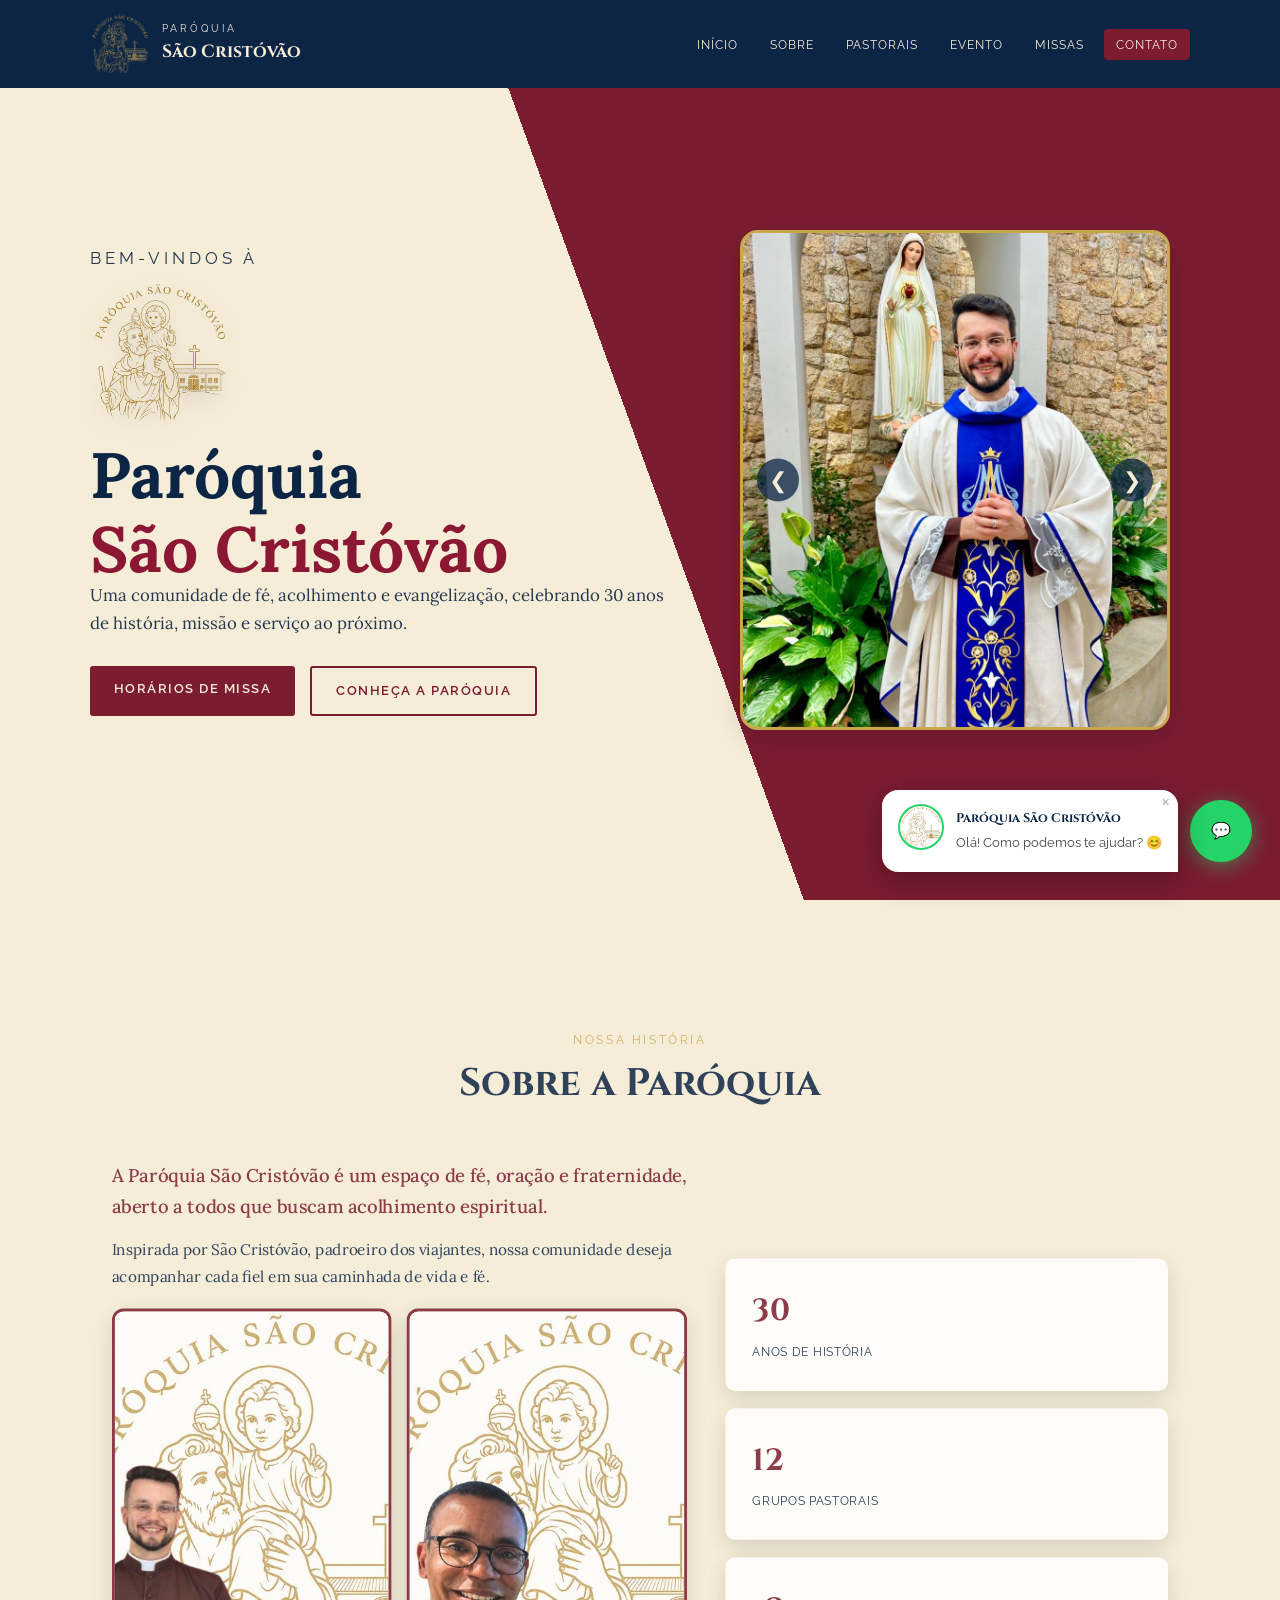
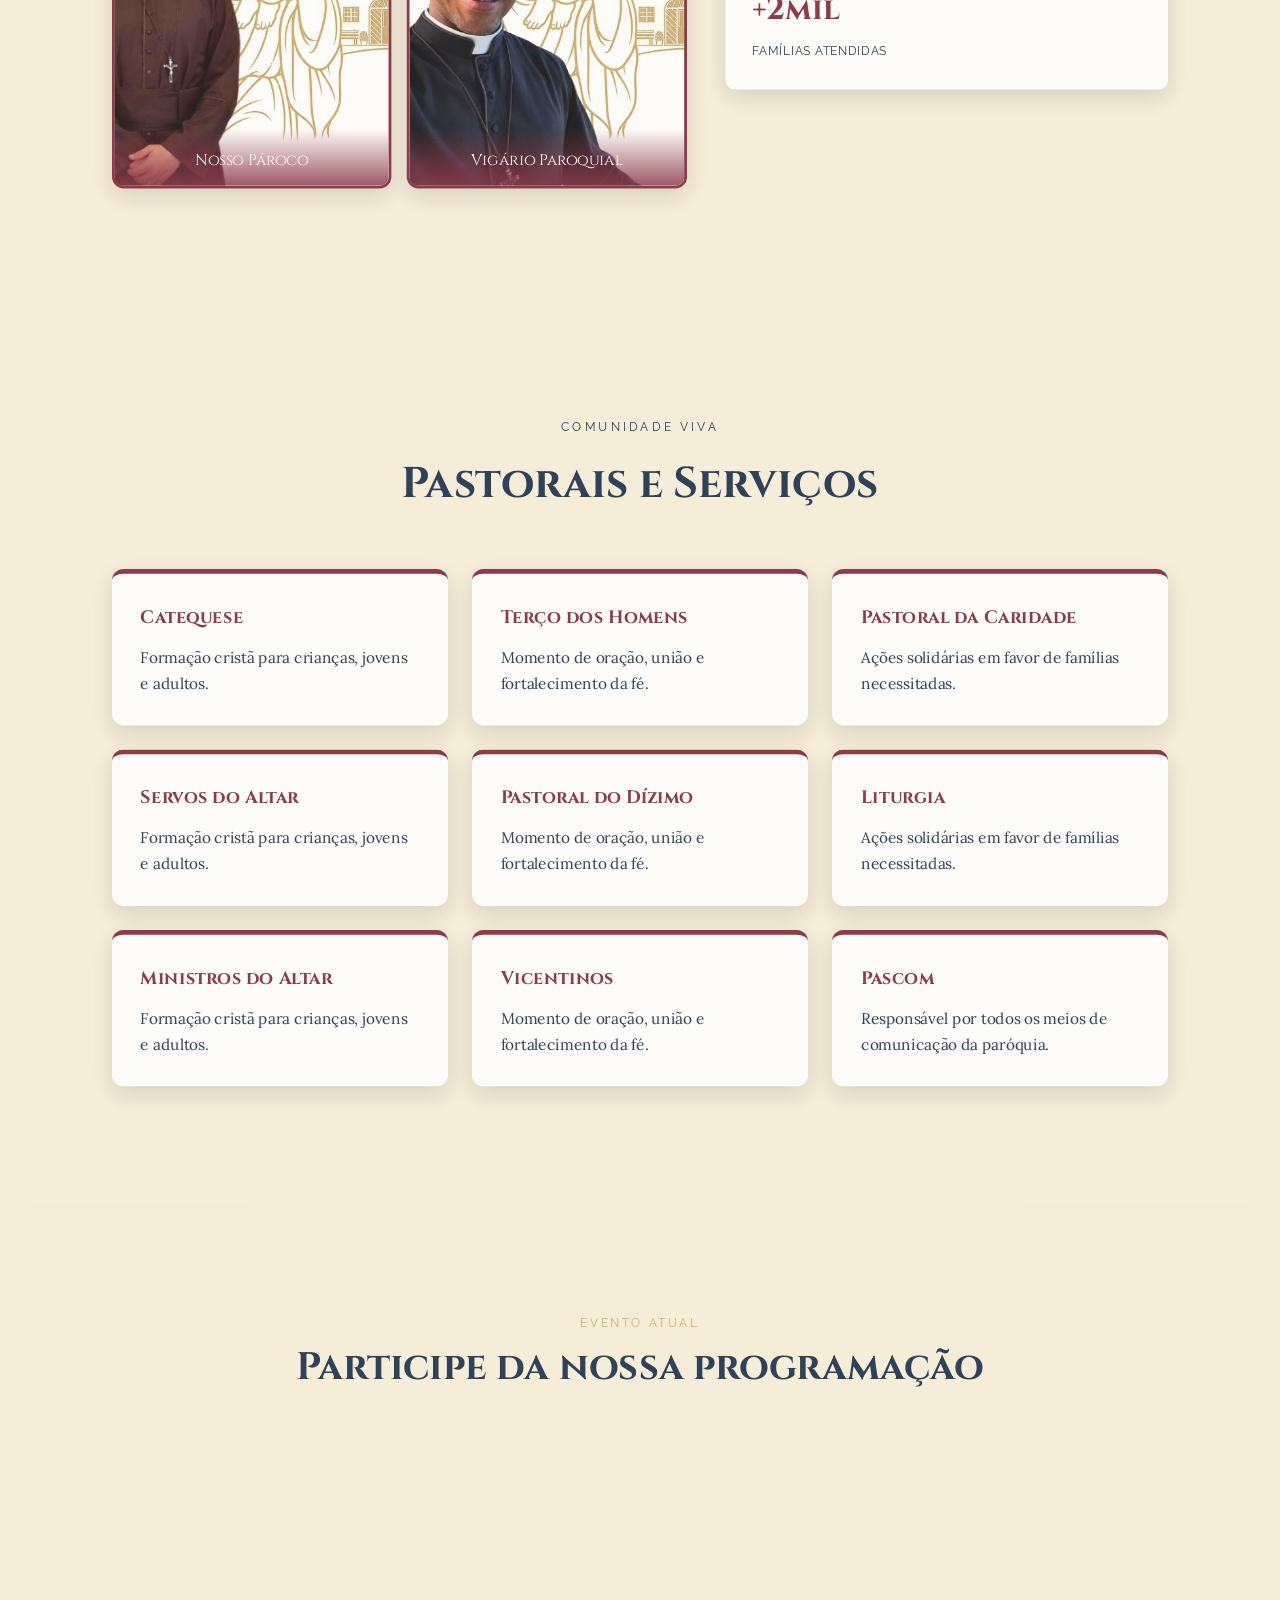
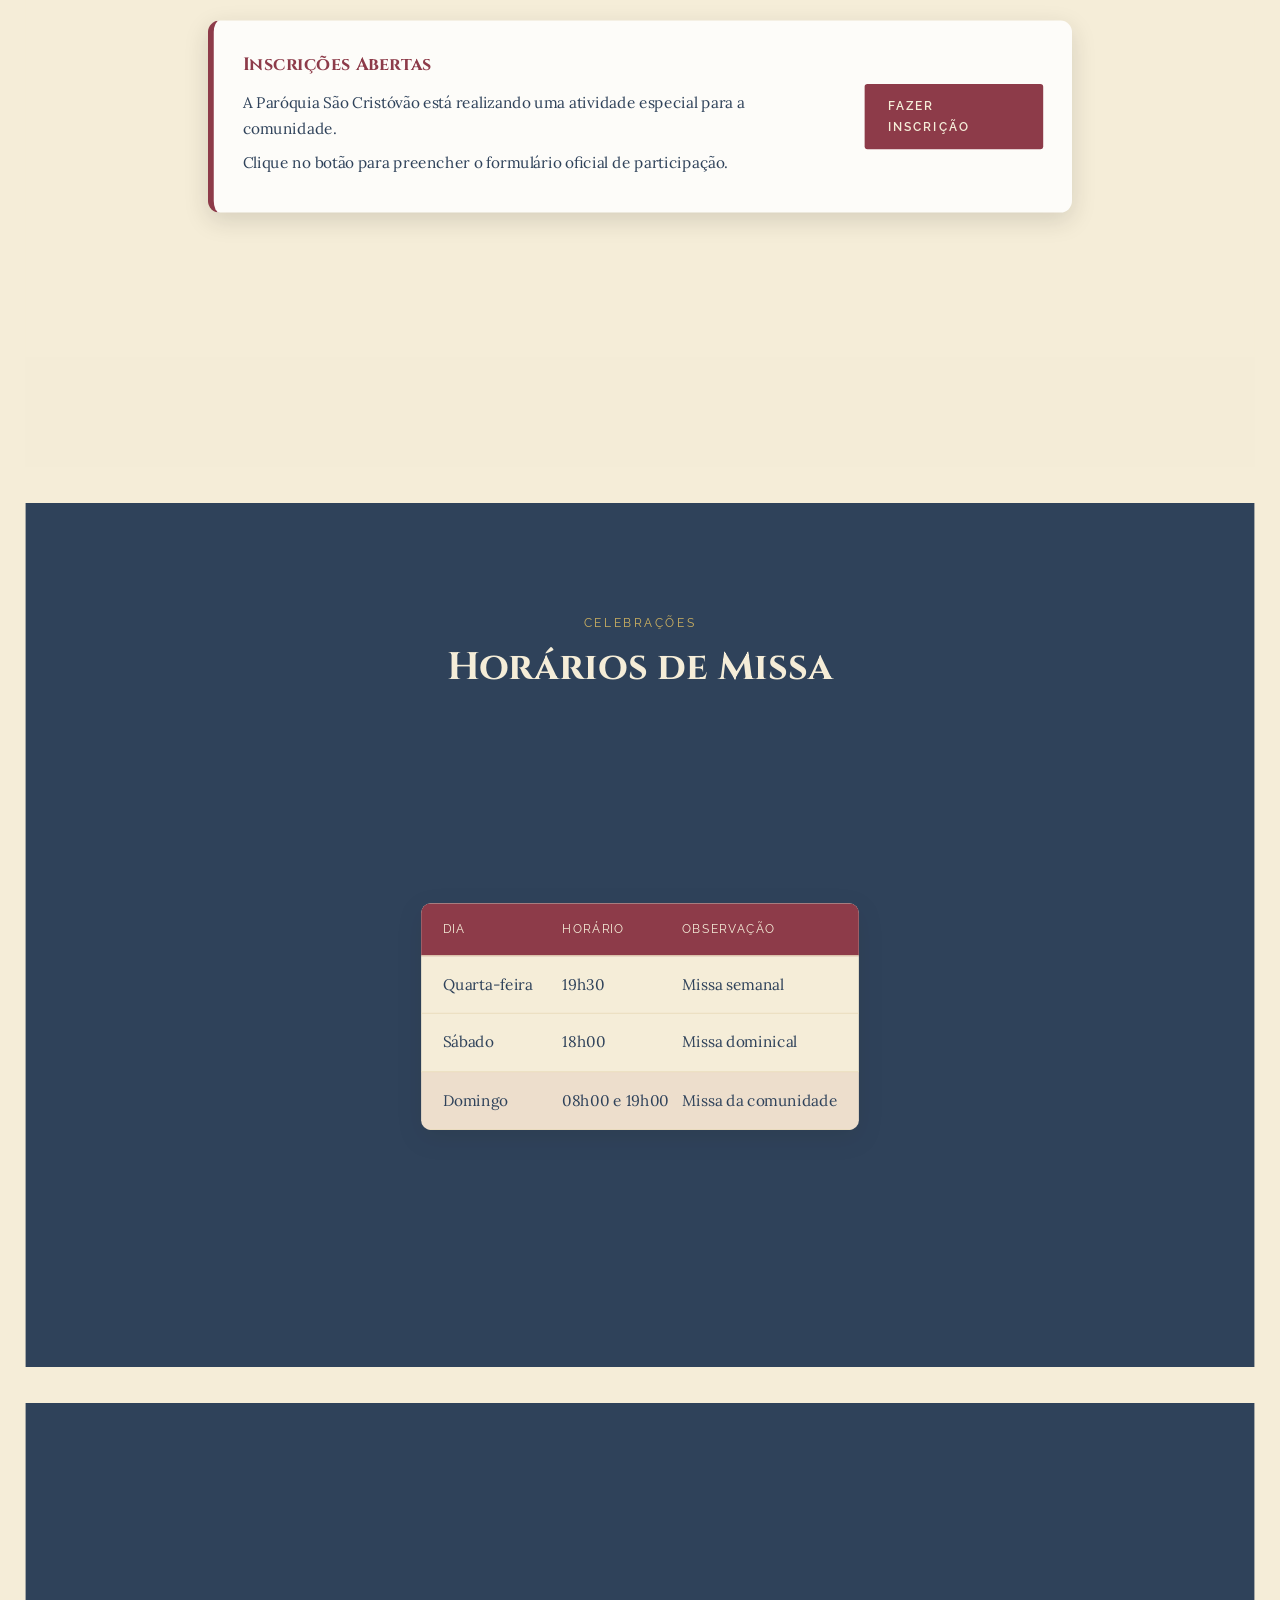
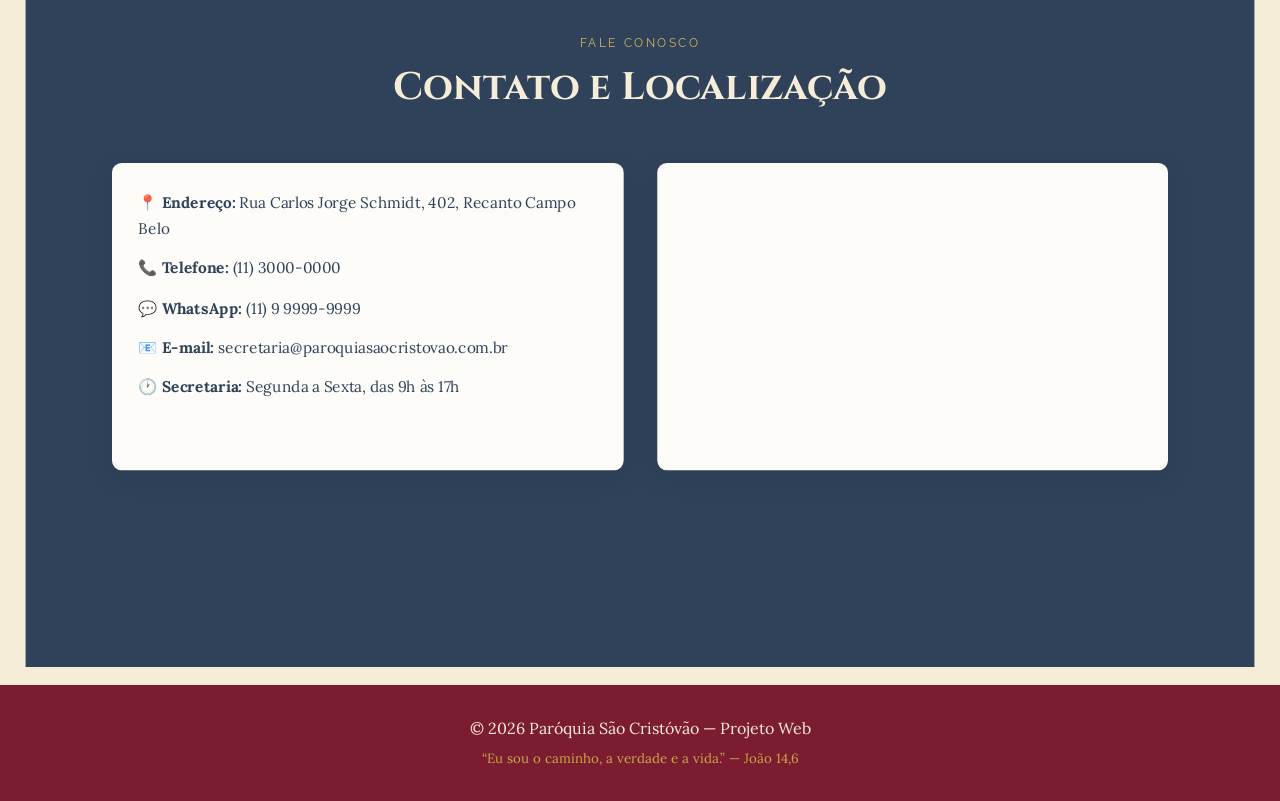
==== Projeto Web - Paróquia/Projeto Web - Paróquia/index.html @ bafee17a "Add files via upload" ====
<!DOCTYPE html>
<html lang="pt-BR">
<head>
  <meta charset="UTF-8">
  <meta name="viewport" content="width=device-width, initial-scale=1.0">

  <title>Paróquia São Cristóvão</title>

  <link rel="icon" type="image/png" href="imagens/logo.png">
  <link rel="stylesheet" href="style.css">

  <link rel="preconnect" href="https://fonts.googleapis.com">
  <link rel="preconnect" href="https://fonts.gstatic.com" crossorigin>
  <link href="https://fonts.googleapis.com/css2?family=Cinzel:wght@600;700&family=Lora:wght@400;500&family=Raleway:wght@400;600&display=swap" rel="stylesheet">
</head>
<body>

  <nav class="navbar" id="navbar">
    <div class="logo">
      <img src="imagens/logo.png" alt="Logo da Paróquia São Cristóvão">
      <div>
        <small>Paróquia</small>
        <strong>São Cristóvão</strong>
      </div>
    </div>

    <ul class="nav-links" id="navLinks">
      <li><a href="#inicio" class="nav-link">Início</a></li>
      <li><a href="#sobre" class="nav-link">Sobre</a></li>
      <li><a href="#pastorais" class="nav-link">Pastorais</a></li>
      <li><a href="#evento" class="nav-link">Evento</a></li>
      <li><a href="#missas" class="nav-link">Missas</a></li>
      <li><a href="#contato" class="nav-link contato-btn">Contato</a></li>
    </ul>

    <button class="hamburger" id="hamburger" aria-label="Abrir menu">
      <span></span>
      <span></span>
      <span></span>
    </button>
  </nav>

  <section class="hero snap-section" id="inicio">
    <div class="hero-content">
      <p class="hero-tag">Bem-vindos à</p>

      <img src="imagens/logo.png" alt="Logo da Paróquia São Cristóvão" class="hero-logo">

      <h1>
        <span class="linha1">Paróquia</span>
        <span class="linha2">São Cristóvão</span>
      </h1>

      <p>
        Uma comunidade de fé, acolhimento e evangelização, celebrando 30 anos
        de história, missão e serviço ao próximo.
      </p>

      <div class="hero-buttons">
        <a href="#missas" class="btn primary">Horários de Missa</a>
        <a href="#sobre" class="btn secondary">Conheça a Paróquia</a>
      </div>
    </div>

    <div class="hero-media">
      <div class="carousel">
        <div class="slide active">
          <img src="imagens/Padre_São Cristóvão.JPG" alt="Padre da Paróquia São Cristóvão">
        </div>

        <div class="slide">
          <img src="imagens/comunhao.jpeg" alt="Procissão da comunidade">
        </div>

        <div class="slide">
          <img src="imagens/nossasenhoradefatima.jpeg" alt="Nossa Senhora de Fátima">
        </div>

        <div class="slide">
          <img src="imagens/santamissa.jpg" alt="Santa Missa de Posse">
        </div>

        <div class="slide">
          <img src="imagens/vigario.jpg" alt="Padres da Paróquia São Cristóvão">
        </div>

        <button class="carousel-btn prev" id="prevBtn">❮</button>
        <button class="carousel-btn next" id="nextBtn">❯</button>
      </div>
    </div>
  </section>

  <section class="section snap-section" id="sobre">
    <div class="section-title">
      <span>Nossa História</span>
      <h2>Sobre a Paróquia</h2>
    </div>

    <div class="sobre-grid">
      <div class="sobre-texto">
        <p class="lead">
          A Paróquia São Cristóvão é um espaço de fé, oração e fraternidade,
          aberto a todos que buscam acolhimento espiritual.
        </p>

        <p>
          Inspirada por São Cristóvão, padroeiro dos viajantes, nossa comunidade
          deseja acompanhar cada fiel em sua caminhada de vida e fé.
        </p>

        <div class="historia-fotos">
          <div class="historia-card" onclick="abrirHistoria(1)">
            <img src="imagens/Paroco.jpeg" alt="Nosso Pároco">
            <div class="historia-overlay">
              <span>Nosso Pároco</span>
            </div>
          </div>

          <div class="historia-card" onclick="abrirHistoria(2)">
            <img src="imagens/Paroquial.jpeg" alt="Vigário Paroquial">
            <div class="historia-overlay">
              <span>Vigário Paroquial</span>
            </div>
          </div>
        </div>
      </div>

      <div class="stats">
        <div>
          <strong class="stat-number">30</strong>
          <span>Anos de história</span>
        </div>

        <div>
          <strong class="stat-number">12</strong>
          <span>Grupos pastorais</span>
        </div>

        <div>
          <strong class="stat-number">+2mil</strong>
          <span>Famílias atendidas</span>
        </div>
      </div>
    </div>

    <div class="historia-modal" id="historiaModal">
      <div class="historia-modal-box">
        <button class="historia-fechar" onclick="fecharHistoria()">✕</button>
        <h3 id="modalTitulo"></h3>
        <p id="modalTexto"></p>
      </div>
    </div>
  </section>

  <section class="section snap-section" id="pastorais">
    <div class="section-title">
      <span>Comunidade Viva</span>
      <h2>Pastorais e Serviços</h2>
    </div>

    <div class="cards">
      <div class="card">
        <h3>Catequese</h3>
        <p>Formação cristã para crianças, jovens e adultos.</p>
      </div>

      <div class="card">
        <h3>Terço dos Homens</h3>
        <p>Momento de oração, união e fortalecimento da fé.</p>
      </div>

      <div class="card">
        <h3>Pastoral da Caridade</h3>
        <p>Ações solidárias em favor de famílias necessitadas.</p>
      </div>

      <div class="card">
        <h3>Servos do Altar</h3>
        <p>Formação cristã para crianças, jovens e adultos.</p>
      </div>

      <div class="card">
        <h3>Pastoral do Dízimo</h3>
        <p>Momento de oração, união e fortalecimento da fé.</p>
      </div>

      <div class="card">
        <h3>Liturgia</h3>
        <p>Ações solidárias em favor de famílias necessitadas.</p>
      </div>

      <div class="card">
        <h3>Ministros do Altar</h3>
        <p>Formação cristã para crianças, jovens e adultos.</p>
      </div>

      <div class="card">
        <h3>Vicentinos</h3>
        <p>Momento de oração, união e fortalecimento da fé.</p>
      </div>

      <div class="card">
        <h3>Pascom</h3>
        <p>Responsável por todos os meios de comunicação da paróquia.</p>
      </div>
    </div>
  </section>

  <section class="section evento snap-section" id="evento">
    <div class="section-title">
      <span>Evento Atual</span>
      <h2>Participe da nossa programação</h2>
    </div>

    <div class="evento-box">
      <div class="evento-info">
        <h3>Inscrições Abertas</h3>

        <p>
          A Paróquia São Cristóvão está realizando uma atividade especial para
          a comunidade.
        </p>

        <p>
          Clique no botão para preencher o formulário oficial de participação.
        </p>
      </div>

      <a href="https://forms.gle/pxXa9bzEPuLMuSTw6" target="_blank" class="btn primary">
        Fazer Inscrição
      </a>
    </div>
  </section>

  <section class="section dark snap-section" id="missas">
    <div class="section-title light">
      <span>Celebrações</span>
      <h2>Horários de Missa</h2>
    </div>

    <div class="missa-box">
      <div class="missa-row header-row">
        <span>Dia</span>
        <span>Horário</span>
        <span>Observação</span>
      </div>

      <div class="missa-row">
        <span>Quarta-feira</span>
        <span>19h30</span>
        <span>Missa semanal</span>
      </div>

      <div class="missa-row">
        <span>Sábado</span>
        <span>18h00</span>
        <span>Missa dominical</span>
      </div>

      <div class="missa-row destaque">
        <span>Domingo</span>
        <span>08h00 e 19h00</span>
        <span>Missa da comunidade</span>
      </div>
    </div>
  </section>

  <section class="section dark snap-section" id="contato">
    <div class="section-title light">
      <span>Fale Conosco</span>
      <h2>Contato e Localização</h2>
    </div>

    <div class="contato-grid">
      <div class="contato-info">
        <p><strong>📍 Endereço:</strong> Rua Carlos Jorge Schmidt, 402, Recanto Campo Belo</p>
        <p><strong>📞 Telefone:</strong> (11) 3000-0000</p>
        <p><strong>💬 WhatsApp:</strong> (11) 9 9999-9999</p>
        <p><strong>📧 E-mail:</strong> secretaria@paroquiasaocristovao.com.br</p>
        <p><strong>🕐 Secretaria:</strong> Segunda a Sexta, das 9h às 17h</p>
      </div>

      <div class="mapa">
        <iframe
          src="https://www.google.com/maps?q=Rua%20Carlos%20Jorge%20Schmidt%2C%20402%2C%20Recanto%20Campo%20Belo&output=embed"
          width="100%"
          height="100%"
          style="border:0;"
          allowfullscreen
          loading="lazy">
        </iframe>
      </div>
    </div>
  </section>

  <div class="wpp-chat" id="wppChat">
    <div class="wpp-bubble" id="wppBubble">
      <div class="wpp-avatar">
        <img src="imagens/logo.png" alt="Paróquia">
      </div>

      <div class="wpp-text">
        <strong>Paróquia São Cristóvão</strong>
        <p>Olá! Como podemos te ajudar? 😊</p>
      </div>

      <button class="wpp-close" id="wppClose">✕</button>
    </div>

    <a 
      class="wpp-btn" 
      href="https://wa.me/551159798559?text=Olá!%20Gostaria%20de%20mais%20informações%20sobre%20a%20Paróquia%20São%20Cristóvão." 
      target="_blank"
      id="wppBtn">
      💬
    </a>
  </div>

  <footer>
    <p>© 2026 Paróquia São Cristóvão — Projeto Web</p>
    <small>“Eu sou o caminho, a verdade e a vida.” — João 14,6</small>
  </footer>

  <script src="script.js"></script>
</body>
</html>
---- Projeto Web - Paróquia/Projeto Web - Paróquia/style.css ----
:root {
  --creme: #f5edd8;
  --creme-escuro: #e8d9b8;
  --vinho: #7b1c31;
  --vinho-claro: #9e2641;
  --azul: #0d2545;
  --azul-medio: #163860;
  --dourado: #c9a84c;
  --branco: #ffffff;
  --sombra: 0 8px 25px rgba(0, 0, 0, 0.15);
}

* {
  margin: 0;
  padding: 0;
  box-sizing: border-box;
}

html {
  scroll-behavior: smooth;
}

body {
  font-family: "Lora", serif;
  background: var(--creme);
  color: var(--azul);
  line-height: 1.7;
}

a {
  text-decoration: none;
  color: inherit;
}

/* NAVBAR */
.navbar {
  position: fixed;
  top: 0;
  width: 100%;
  z-index: 999;
  padding: 14px 7%;
  display: flex;
  justify-content: space-between;
  align-items: center;
  background: var(--azul);
  transition: 0.3s;
}

.navbar.scrolled {
  padding: 10px 7%;
  box-shadow: var(--sombra);
}

.logo {
  display: flex;
  align-items: center;
  gap: 12px;
  color: var(--creme);
}

.logo img {
  width: 60px;
  height: 60px;
  object-fit: contain;
}

.logo small {
  display: block;
  font-family: "Raleway", sans-serif;
  text-transform: uppercase;
  letter-spacing: 3px;
  font-size: 0.65rem;
}

.logo strong {
  font-family: "Cinzel", serif;
  font-size: 1.1rem;
}

.nav-links {
  display: flex;
  gap: 8px;
  list-style: none;
}

.nav-link {
  color: var(--creme);
  font-family: "Raleway", sans-serif;
  text-transform: uppercase;
  font-size: 0.78rem;
  letter-spacing: 1px;
  padding: 8px 12px;
  border-radius: 4px;
  transition: 0.3s;
}

.nav-link:hover,
.active-link {
  color: var(--dourado);
}

.contato-btn {
  background: var(--vinho);
}

.contato-btn:hover {
  background: var(--vinho-claro);
  color: var(--branco);
}

.hamburger {
  display: none;
  flex-direction: column;
  gap: 5px;
  background: none;
  border: none;
  cursor: pointer;
}

.hamburger span {
  width: 26px;
  height: 2px;
  background: var(--creme);
  transition: 0.3s;
}

.hamburger.active span:nth-child(1) {
  transform: translateY(7px) rotate(45deg);
}

.hamburger.active span:nth-child(2) {
  opacity: 0;
}

.hamburger.active span:nth-child(3) {
  transform: translateY(-7px) rotate(-45deg);
}

/* HERO */
.hero {
  min-height: 105vh;
  background: linear-gradient(
  -110deg,
  var(--vinho) 0%,
  var(--vinho) 50%,
  var(--creme) 50%,
  var(--creme) 100%
);
  color: var(--azul);
  display: grid;
  grid-template-columns: 1fr 470px;
  align-items: center;
  gap: 50px;
  padding: 130px 7% 70px;
}

.hero-content {
  max-width: 720px;
}

.hero-tag {
  color: var(--vinho);
  font-family: "Raleway", sans-serif;
  text-transform: uppercase;
  letter-spacing: 4px;
  font-size: 0.85rem;
}

.hero-logo{
  width: 140px;
  height: auto;
  display: block;
  margin: 10px 0 20px 0;
  filter: drop-shadow(0 6px 12px rgba(0,0,0,0.18));
  transition: 0.3s;
}

.hero-logo:hover{
  transform: scale(1.05);
}

.linha1{
    display:block;
    color:#0d2545;
    font-size: clamp(3rem, 5vw, 6.2rem);
    line-height: 1;
}

.linha2{
    display:block;
    color:#8b1732;
    font-size: clamp(3rem, 5vw, 6.2rem);
    line-height: 1;
    margin-top: 10px;
}

.hero p {
  max-width: 620px;
  color: #26384f;
  font-size: 1.05rem;
}

.hero-buttons {
  display: flex;
  gap: 15px;
  margin-top: 28px;
  flex-wrap: wrap;
}

.btn {
  font-family: "Raleway", sans-serif;
  text-transform: uppercase;
  font-size: 0.8rem;
  letter-spacing: 1.5px;
  padding: 12px 24px;
  border-radius: 3px;
  transition: 0.3s;
  font-weight: 600;
  display: inline-block;
}

.primary {
  background: var(--vinho);
  color: var(--creme);
}

.primary:hover {
  background: var(--vinho-claro);
  transform: translateY(-3px);
}

.secondary {
  border: 2px solid var(--vinho);
  color: var(--vinho);
}

.secondary:hover {
  background: var(--vinho);
  color: var(--creme);
}

.hero-media {
  display: flex;
  justify-content: center;
}

.carousel {
  width: 430px;
  height: 500px;
  position: relative;
  border-radius: 18px;
  overflow: hidden;
  box-shadow: var(--sombra);
  border: 3px solid var(--dourado);
  background: var(--creme);
}

.slide {
  display: none;
  width: 100%;
  height: 100%;
}

.slide.active {
  display: block;
}

.slide img {
  width: 100%;
  height: 100%;
  object-fit: cover;
}

.carousel-btn {
  position: absolute;
  top: 50%;
  transform: translateY(-50%);
  z-index: 5;
  border: none;
  background: rgba(13, 37, 69, 0.75);
  color: var(--creme);
  font-size: 1.4rem;
  padding: 8px 12px;
  border-radius: 50%  ;
  cursor: pointer;
}

.carousel-btn:hover {
  background: var(--vinho);
}

.prev {
  left: 14px;
}

.next {
  right: 14px;
}

/* SEÇÕES */
.section {
  padding: 80px 7%;
}

.section-title {
  text-align: center;
  margin-bottom: 45px;
}

.section-title span {
  color: var(--dourado);
  font-family: "Raleway", sans-serif;
  text-transform: uppercase;
  letter-spacing: 3px;
  font-size: 0.75rem;
}

.section-title h2 {
  font-family: "Cinzel", serif;
  font-size: 2.5rem;
  color: var(--azul);
}

.section-title.light h2 {
  color: var(--creme);
}

.dark {
  background: var(--azul);
  color: var(--creme);
}

/* SOBRE */
.sobre-grid {
  display: grid;
  grid-template-columns: 1.3fr 1fr;
  gap: 40px;
  align-items: center;
}

.lead {
  color: var(--vinho);
  font-size: 1.2rem;
  font-weight: 500;
  margin-bottom: 15px;
}

.stats {
  display: grid;
  gap: 18px;
}

.stats div,
.card,
.contato-info {
  background: var(--branco);
  color: var(--azul);
  padding: 28px;
  border-radius: 10px;
  box-shadow: var(--sombra);
}

.stat-number {
  display: block;
  font-family: "Cinzel", serif;
  color: var(--vinho);
  font-size: 2rem;
}

.stats span {
  font-family: "Raleway", sans-serif;
  text-transform: uppercase;
  font-size: 0.75rem;
  letter-spacing: 1px;
}

/* EVENTO */
.evento {
  background: var(--creme);
}

.evento-box {
  max-width: 900px;
  margin: auto;
  background: var(--branco);
  color: var(--azul);
  padding: 30px;
  border-radius: 12px;
  box-shadow: var(--sombra);
  border-left: 6px solid var(--vinho);
  display: flex;
  align-items: center;
  justify-content: space-between;
  gap: 25px;
}

.evento-info h3 {
  color: var(--vinho);
  font-family: "Cinzel", serif;
  margin-bottom: 10px;
}

.evento-info p {
  margin-bottom: 8px;
}

/* MISSAS */
.missa-box {
  max-width: 900px;
  margin: auto;
  background: var(--creme);
  color: var(--azul);
  border-radius: 10px;
  overflow: hidden;
  box-shadow: var(--sombra);
}

.missa-row {
  display: grid;
  grid-template-columns: 1fr 1fr 1.3fr;
  padding: 16px 22px;
  border-bottom: 1px solid var(--creme-escuro);
  cursor: pointer;
}

.missa-row:hover,
.missa-row.destaque {
  background: rgba(123, 28, 49, 0.08);
}

.header-row {
  background: var(--vinho);
  color: var(--creme);
  font-family: "Raleway", sans-serif;
  text-transform: uppercase;
  font-size: 0.8rem;
  letter-spacing: 1px;
  cursor: default;
}

/* PASTORAIS */
#pastorais {
  min-height: 100vh;
  display: flex;
  flex-direction: column;
  justify-content: center;
}

#pastorais .section-title {
  text-align: center;
  margin-bottom: 50px;
}

#pastorais .section-title span {
  color: var(--azul);
  font-family: "Raleway", sans-serif;
  text-transform: uppercase;
  letter-spacing: 3px;
  font-size: 0.8rem;
}

#pastorais .section-title h2 {
  font-family: "Cinzel", serif;
  font-size: 2.8rem;
  color: var(--azul);
  margin-top: 10px;
}

#pastorais .cards {
  display: grid;
  grid-template-columns: repeat(3, 1fr);
  gap: 25px;
}

#pastorais .card {
  background: var(--branco);
  color: var(--azul);
  padding: 30px;
  border-radius: 12px;
  box-shadow: var(--sombra);
  border-top: 5px solid var(--vinho);
  transition: 0.3s;
}

#pastorais .card:hover {
  transform: translateY(-8px);
}

#pastorais .card h3 {
  color: var(--vinho);
  font-family: "Cinzel", serif;
  margin-bottom: 12px;
}

#pastorais .card p {
  line-height: 1.7;
}

@media (max-width: 850px) {
  #pastorais .cards {
    grid-template-columns: 1fr;
  }

  #pastorais .section-title h2 {
    font-size: 2rem;
  }
}

/* CONTATO */
.contato-grid {
  display: grid;
  grid-template-columns: 1fr 1fr;
  gap: 35px;
}

.contato-info p {
  margin-bottom: 14px;
}

.whatsapp-btn {
  display: inline-block;
  margin-top: 12px;
  background: var(--vinho);
  color: var(--creme);
  padding: 12px 18px;
  border-radius: 6px;
  font-family: "Raleway", sans-serif;
  transition: 0.3s;
}

.whatsapp-btn:hover {
  background: #25d366;
  color: var(--branco);
}

.mapa {
  min-height: 320px;
  padding: 0;
  overflow: hidden;
  border-radius: 10px;
  box-shadow: var(--sombra);
  background: var(--branco);
}

.mapa iframe {
  width: 100%;
  height: 100%;
  display: block;
}

footer {
  background: var(--vinho);
  color: var(--creme);
  text-align: center;
  padding: 30px 20px;
}

footer small {
  color: var(--dourado);
  display: block;
  margin-top: 6px;
}

/* ANIMAÇÕES */
.reveal {
  opacity: 0;
  transform: translateY(25px);
  transition: 0.7s;
}

.reveal.visible {
  opacity: 1;
  transform: translateY(0);
}

/* RESPONSIVO */
@media (max-width: 850px) {
  .hamburger {
    display: flex;
  }

  .nav-links {
    position: fixed;
    top: 0;
    right: 0;
    width: 260px;
    height: 100vh;
    background: var(--azul);
    flex-direction: column;
    justify-content: center;
    padding: 35px;
    transform: translateX(100%);
    transition: 0.4s;
    box-shadow: -10px 0 30px rgba(0, 0, 0, 0.3);
  }

  .nav-links.open {
    transform: translateX(0);
  }

  .hero {
    grid-template-columns: 1fr;
    background: var(--creme);
    text-align: center;
  }

  .hero p {
    margin: auto;
  }

  .hero-buttons {
    justify-content: center;
  }

  .carousel {
    width: 100%;
    max-width: 430px;
    height: 460px;
  }

  .sobre-grid,
  .cards,
  .contato-grid,
  .video-grid {
    grid-template-columns: 1fr;
  }

  .evento-box {
    flex-direction: column;
    text-align: center;
  }

  .missa-row {
    grid-template-columns: 1fr;
    gap: 5px;
  }
}

@media (max-width: 500px) {
  .navbar {
    padding: 12px 5%;
  }
    

  .logo img {
    width: 45px;
    height: 45px;
  }

  .section {
    padding: 60px 5%;
  }

  .hero {
    padding-left: 5%;
    padding-right: 5%;
  }

  .hero h1 {
    font-size: 2.7rem;
  }

  .carousel {
    height: 390px;
  }

  .carousel-btn {
    font-size: 1.2rem;
  }
}
/* CHAT FLUTUANTE WHATSAPP */
.wpp-chat {
  position: fixed;
  bottom: 28px;
  right: 28px;
  z-index: 99999;           /* ← bem alto pra ficar na frente de tudo */
  display: flex;
  flex-direction: row;
  align-items: center;
  gap: 12px;
}

.wpp-bubble {
  display: flex;
  align-items: center;
  gap: 12px;
  background: #fff;
  border-radius: 16px 16px 0 16px;
  padding: 14px 16px;
  box-shadow: 0 8px 30px rgba(0,0,0,0.3);
  max-width: 300px;
  position: relative;
  animation: slideUpWpp 0.4s ease;
}

.wpp-bubble.hidden {
  display: none;
}

@keyframes slideUpWpp {
  from { opacity: 0; transform: translateY(15px); }
  to   { opacity: 1; transform: translateY(0); }
}

.wpp-avatar img {
  width: 46px;
  height: 46px;
  border-radius: 50%;
  object-fit: cover;
  border: 2px solid #25d366;
  flex-shrink: 0;
}

.wpp-text strong {
  display: block;
  font-family: "Cinzel", serif;
  font-size: 0.78rem;
  color: var(--azul);
  margin-bottom: 3px;
}

.wpp-text p {
  font-family: "Raleway", sans-serif;
  font-size: 0.82rem;
  color: #444;
  margin: 0;
}

.wpp-close {
  position: absolute;
  top: 6px;
  right: 8px;
  background: none;
  border: none;
  font-size: 0.7rem;
  color: #aaa;
  cursor: pointer;
}

.wpp-close:hover {
  color: var(--vinho);
}

.wpp-btn {
  width: 62px;               /* ← maior */
  height: 62px;
  background: #25d366;
  border-radius: 50%;
  display: flex;
  align-items: center;
  justify-content: center;
  box-shadow: 0 4px 20px rgba(37,211,102,0.5);
  transition: transform 0.3s;
  animation: pulseWpp 2.5s infinite;
  flex-shrink: 0;
}

.wpp-btn:hover {
  transform: scale(1.1);
}

@keyframes pulseWpp {
  0%   { box-shadow: 0 0 0 0 rgba(37,211,102,0.5); }
  70%  { box-shadow: 0 0 0 14px rgba(37,211,102,0); }
  100% { box-shadow: 0 0 0 0 rgba(37,211,102,0); }
}

@media (max-width: 500px) {
  .wpp-chat { bottom: 18px; right: 16px; }
  .wpp-btn { width: 54px; height: 54px; }
  .wpp-bubble { max-width: 180px; padding: 10px 12px; }
}

/* ROLAGEM DIRETA POR SEÇÕES COM ZOOM */

html {
  scroll-behavior: smooth;
}

.snap-section {
  min-height: 100vh;
  transform: scale(0.96);
  opacity: 0.85;
  transition: transform 0.55s ease, opacity 0.55s ease;
}

.snap-section.section-active {
  transform: scale(1);
  opacity: 1;
}

.section.snap-section {
  display: flex;
  flex-direction: column;
  justify-content: center;
  padding-top: 110px;
  padding-bottom: 80px;
}

.hero.snap-section {
  min-height: 100vh;
}

/* evita travamento no celular */
@media (max-width: 850px) {
  .historia-fotos {
  grid-template-columns: 1fr;
}

.historia-card {
  height: 350px;
}
  .hero-logo{
  width: 100px;
  margin: 0 auto 20px auto;
}

  .snap-section {
    transform: none;
    opacity: 1;
  }

  .section.snap-section {
    padding-top: 100px;
  }
}

/* FOTOS DA HISTÓRIA */

.historia-fotos {
  display: grid;
  grid-template-columns: 1fr 1fr;
  gap: 16px;
  margin-top: 20px;
}

.historia-card {
  position: relative;
  height: 500px;
  border-radius: 12px;
  overflow: hidden;
  cursor: pointer;
  border: 3px solid var(--vinho);
  box-shadow: var(--sombra);
  transition: 0.3s;
}

.historia-card:hover {
  transform: translateY(-5px);
}

.historia-card img {
  width: 100%;
  height: 100%;
  object-fit: cover;
}

.historia-overlay {
  position: absolute;
  bottom: 0;
  left: 0;
  right: 0;
  padding: 20px 12px 12px;
  text-align: center;
  color: white;
  font-family: "Cinzel", serif;

  background: linear-gradient(
    transparent,
    rgba(123, 28, 49, 0.85)
  );
}

/* MODAL */

.historia-modal {
  display: none;
  position: fixed;
  inset: 0;
  background: rgba(0,0,0,0.55);
  z-index: 99999;

  justify-content: center;
  align-items: center;
}

.historia-modal.aberto {
  display: flex;
}

.historia-modal-box {
  background: var(--creme);
  width: 90%;
  max-width: 500px;

  padding: 40px;
  border-radius: 14px;

  border-top: 5px solid var(--vinho);

  box-shadow: 0 20px 60px rgba(0,0,0,0.3);
}

.historia-modal-box h3 {
  color: var(--vinho);
  margin-bottom: 15px;
  font-family: "Cinzel", serif;
}

.historia-modal-box p {
  color: var(--azul);
  line-height: 1.8;
}

.historia-fechar {
  position: absolute;
  top: 14px;
  right: 16px;

  background: none;
  border: none;

  font-size: 1.2rem;
  cursor: pointer;
}
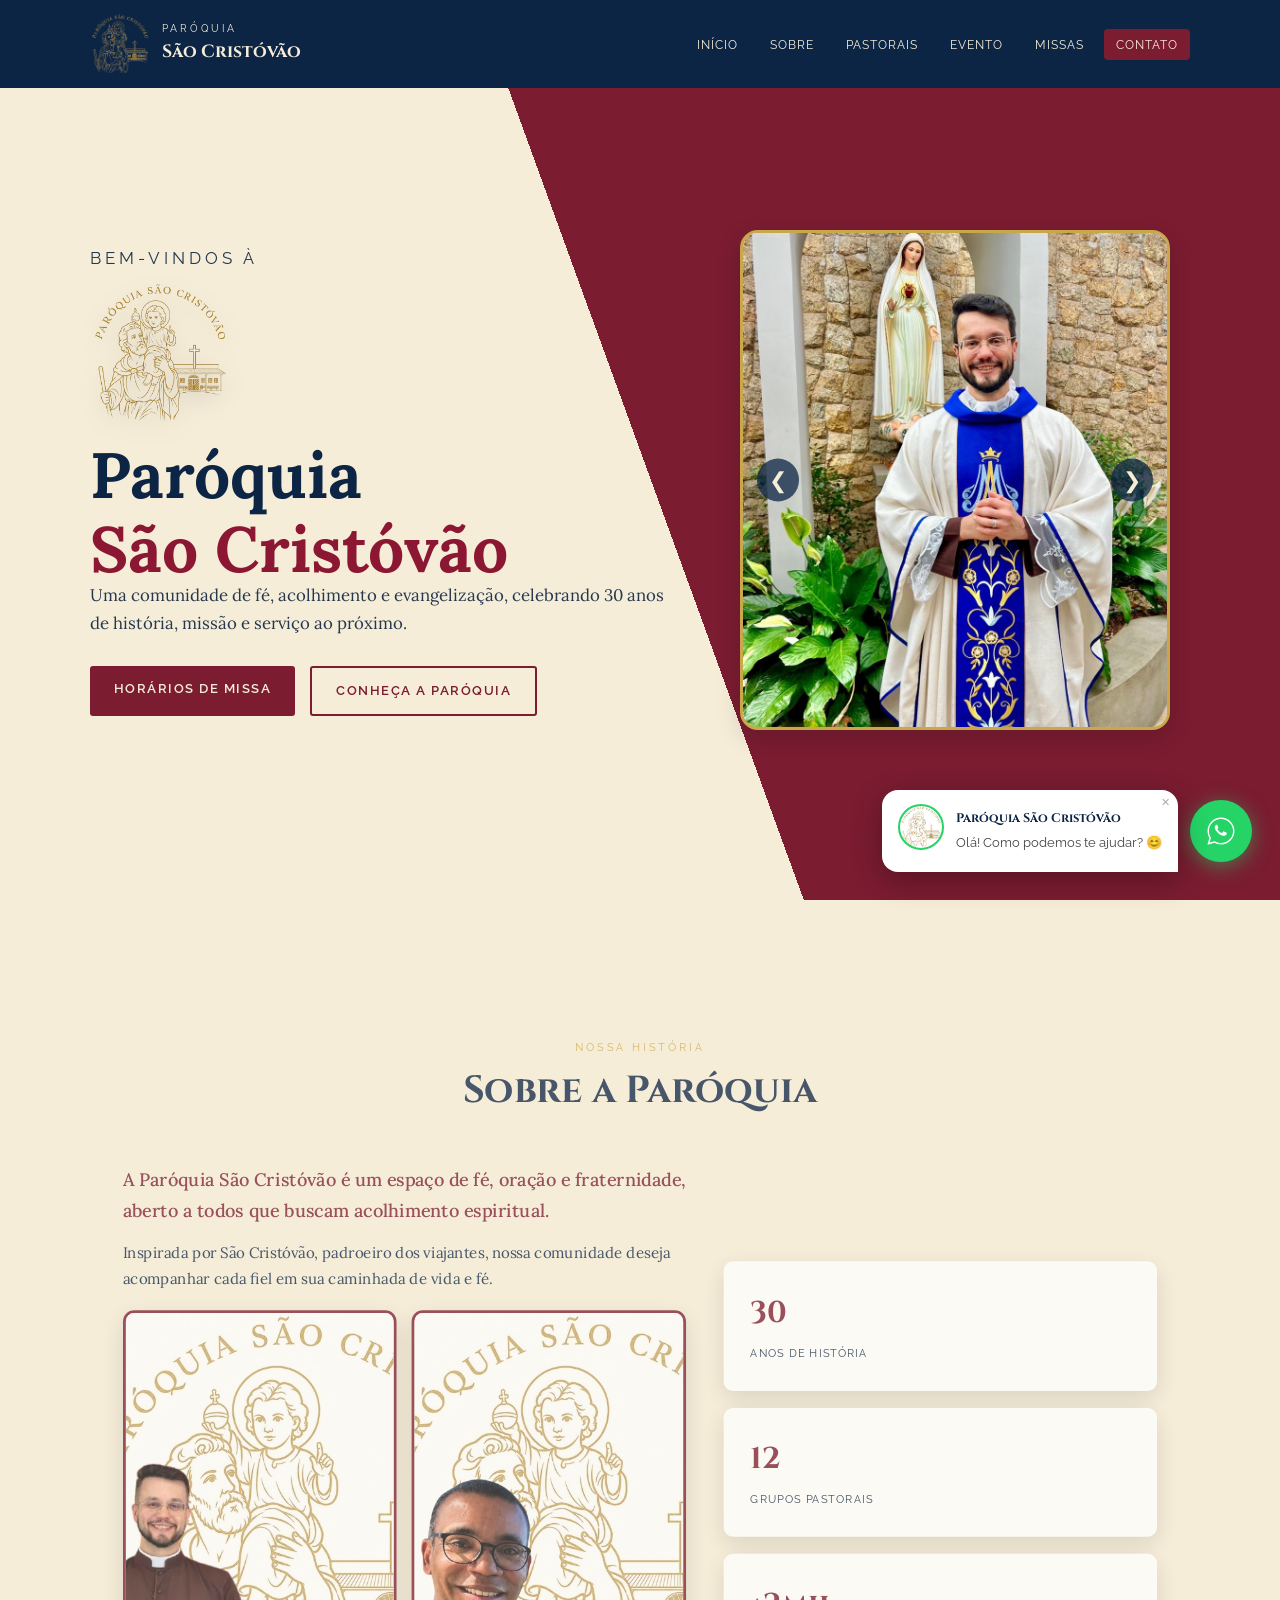
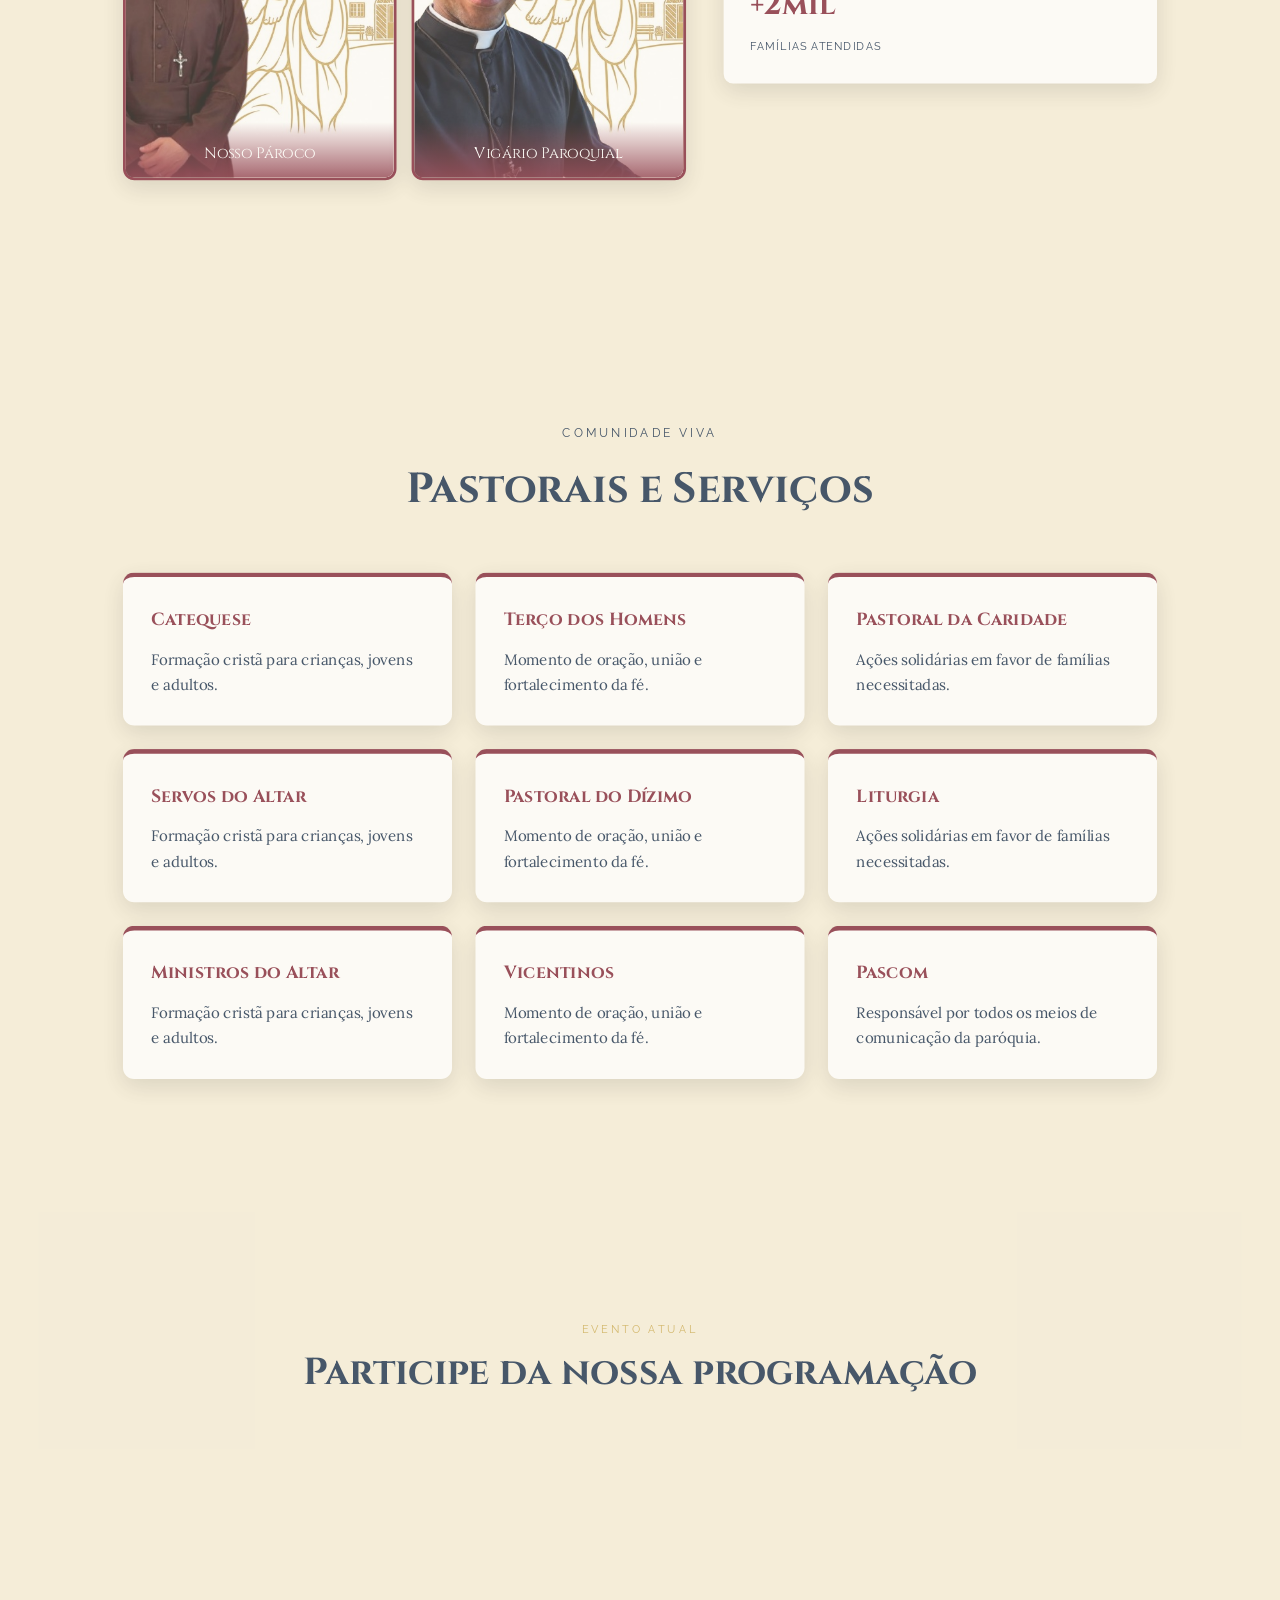
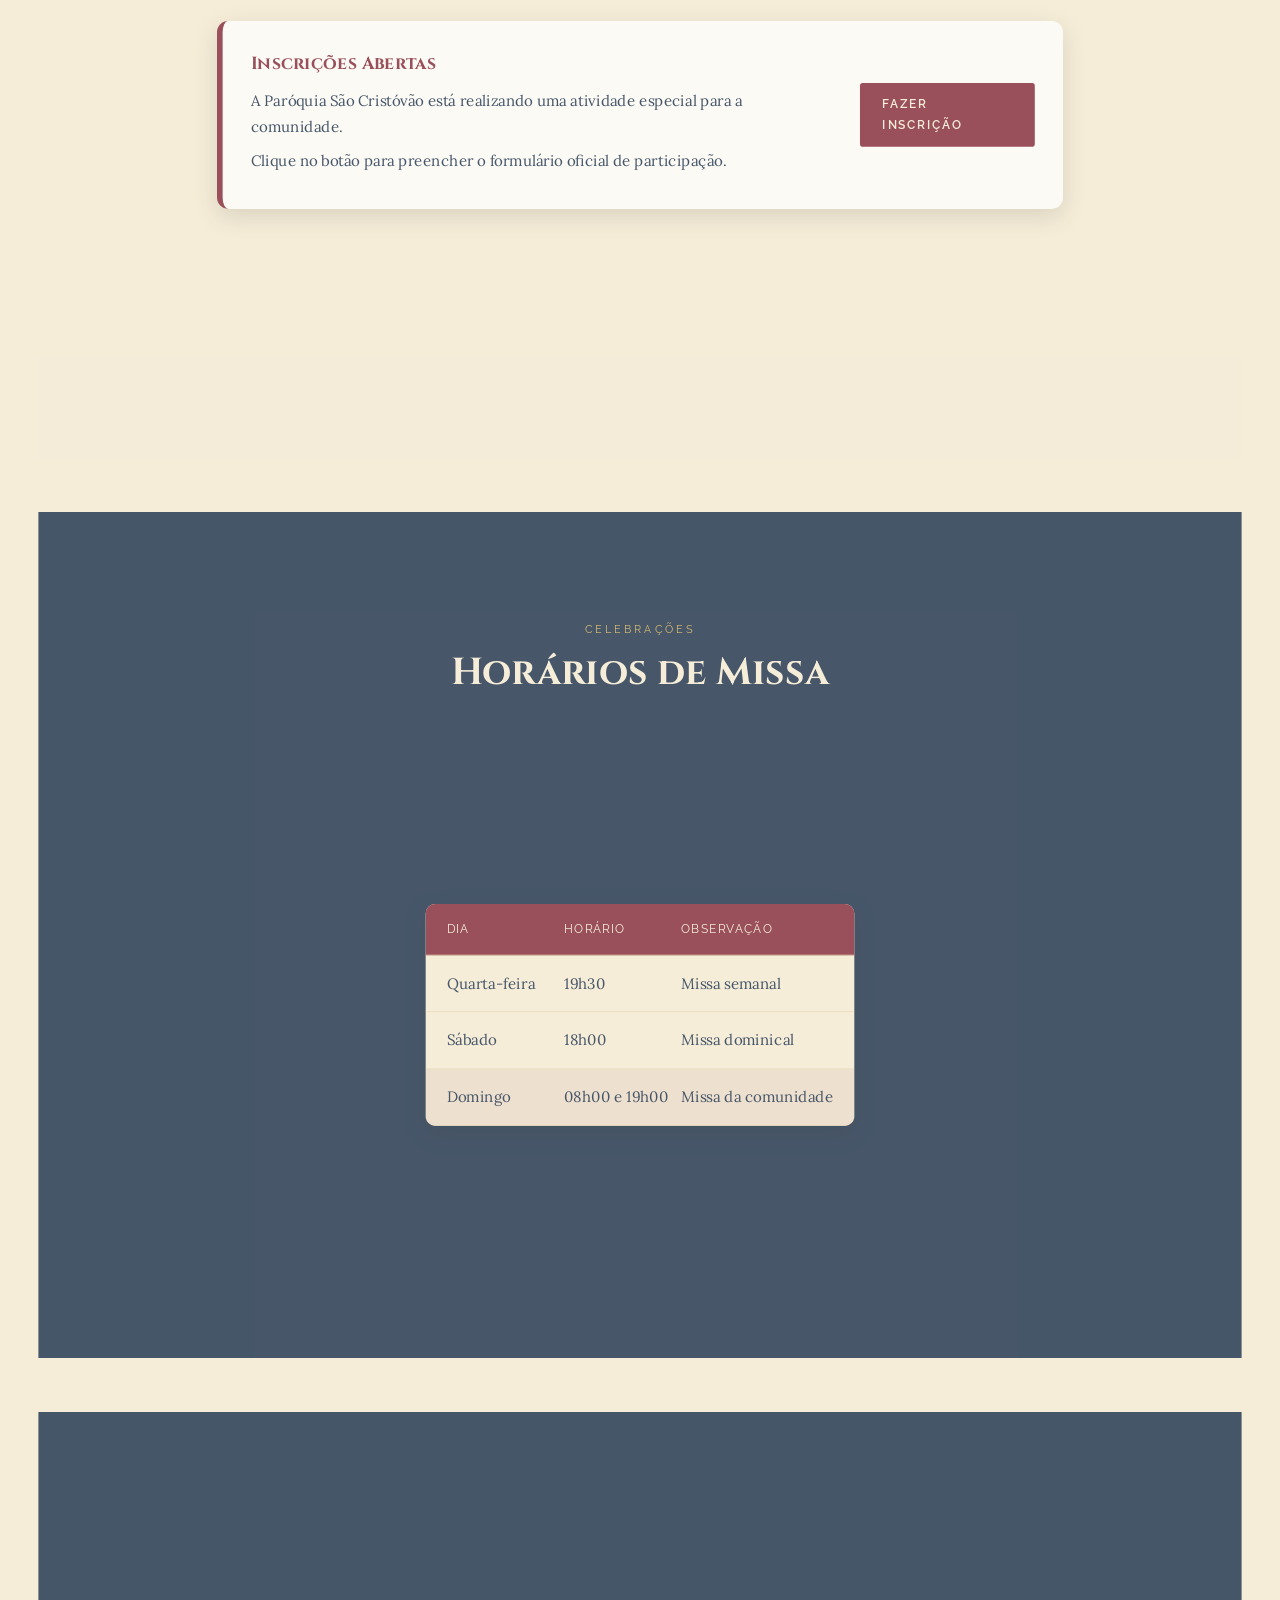
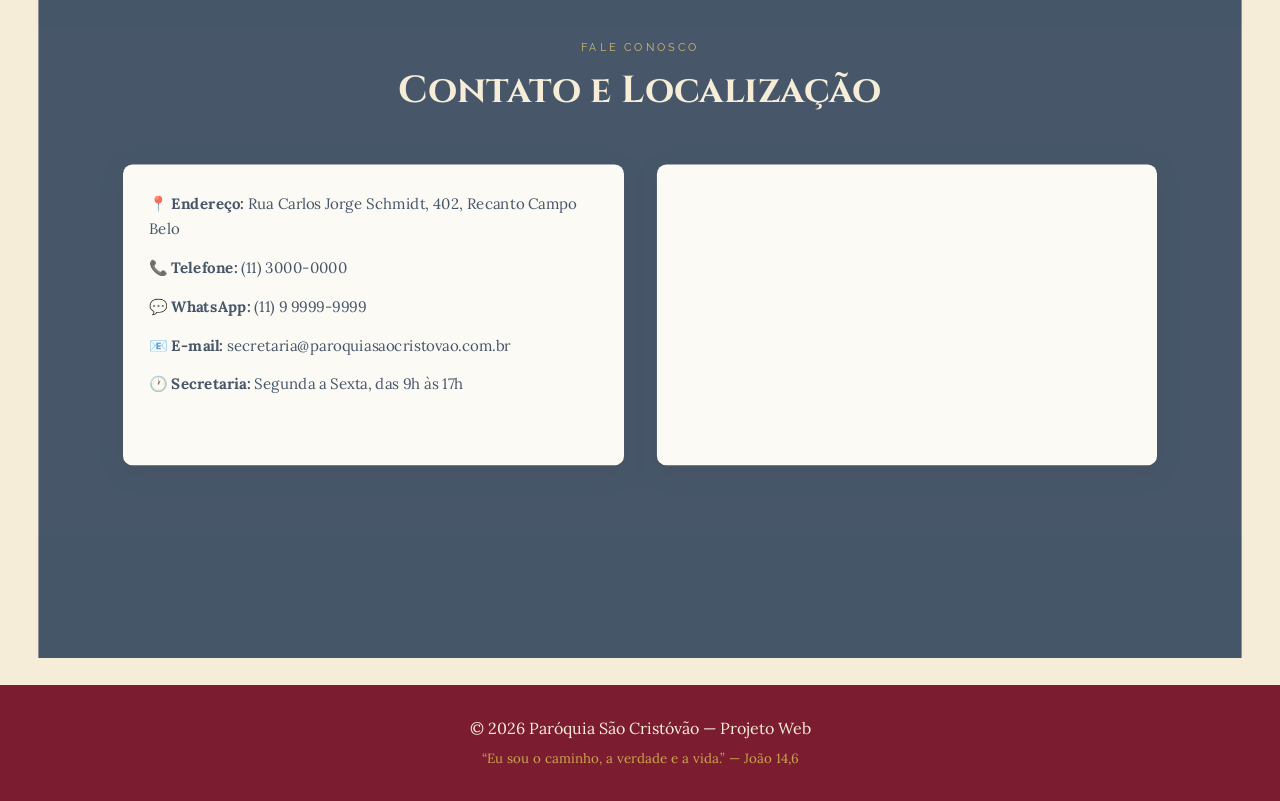
==== commit 42a2df73: "Add files via upload" ====
--- a/Projeto Web - Paróquia/Projeto Web - Paróquia/index.html
+++ b/Projeto Web - Paróquia/Projeto Web - Paróquia/index.html
@@ -307,13 +307,17 @@
       <button class="wpp-close" id="wppClose">✕</button>
     </div>
 
-    <a 
-      class="wpp-btn" 
-      href="https://wa.me/551159798559?text=Olá!%20Gostaria%20de%20mais%20informações%20sobre%20a%20Paróquia%20São%20Cristóvão." 
-      target="_blank"
-      id="wppBtn">
-      💬
-    </a>
+  <a 
+  class="wpp-btn" 
+  href="https://wa.me/551159798559?text=Olá!%20Gostaria%20de%20mais%20informações%20sobre%20a%20Paróquia%20São%20Cristóvão." 
+  target="_blank"
+  id="wppBtn">
+  <svg xmlns="http://www.w3.org/2000/svg" viewBox="0 0 48 48" width="34" height="34">
+    <path fill="#fff" d="M4.9 43.3l2.7-9.9C5.9 30.7 5 27.4 5 24 5 13.5 13.5 5 24 5s19 8.5 19 19-8.5 19-19 19c-3.3 0-6.4-.8-9.1-2.3L4.9 43.3z"/>
+    <path fill="#25d366" d="M24 7c-9.4 0-17 7.6-17 17 0 3.1.8 6 2.3 8.6l.5.8-1.9 7 7.2-1.9.8.4C18.1 40.3 21 41 24 41c9.4 0 17-7.6 17-17S33.4 7 24 7z"/>
+    <path fill="#fff" d="M19.3 16c-.3-.7-.6-.7-.9-.7h-.8c-.3 0-.7.1-1 .5-.4.4-1.4 1.4-1.4 3.4s1.5 3.9 1.7 4.2c.2.3 2.9 4.6 7.1 6.3 3.5 1.4 4.2 1.1 5 1s2.5-1 2.9-2 .4-1.8.3-2c-.1-.2-.4-.3-.9-.6s-2.7-1.3-3.1-1.5c-.4-.2-.7-.2-1 .2-.3.4-1.2 1.5-1.5 1.8-.3.3-.5.3-.9.1s-1.8-.7-3.4-2.1c-1.3-1.1-2.1-2.5-2.4-2.9-.3-.4 0-.6.2-.8.2-.2.4-.5.6-.7.2-.2.3-.4.4-.7.1-.3 0-.6-.1-.8-.1-.4-1-2.4-1.3-3.2z"/>
+  </svg>
+  </a>
   </div>
 
   <footer>
--- a/Projeto Web - Paróquia/Projeto Web - Paróquia/style.css
+++ b/Projeto Web - Paróquia/Projeto Web - Paróquia/style.css
@@ -742,7 +742,7 @@
 }
 
 .wpp-btn {
-  width: 62px;               /* ← maior */
+  width: 62px;
   height: 62px;
   background: #25d366;
   border-radius: 50%;
@@ -814,11 +814,6 @@
   width: 100px;
   margin: 0 auto 20px auto;
 }
-
-  .snap-section {
-    transform: none;
-    opacity: 1;
-  }
 
   .section.snap-section {
     padding-top: 100px;
@@ -922,4 +917,16 @@
 
   font-size: 1.2rem;
   cursor: pointer;
+}
+
+.snap-section {
+  min-height: 100vh;
+  transform: scale(0.94);
+  opacity: 0.75;
+  transition: transform 0.6s ease, opacity 0.6s ease;
+}
+
+.snap-section.section-active {
+  transform: scale(1);
+  opacity: 1;
 }
